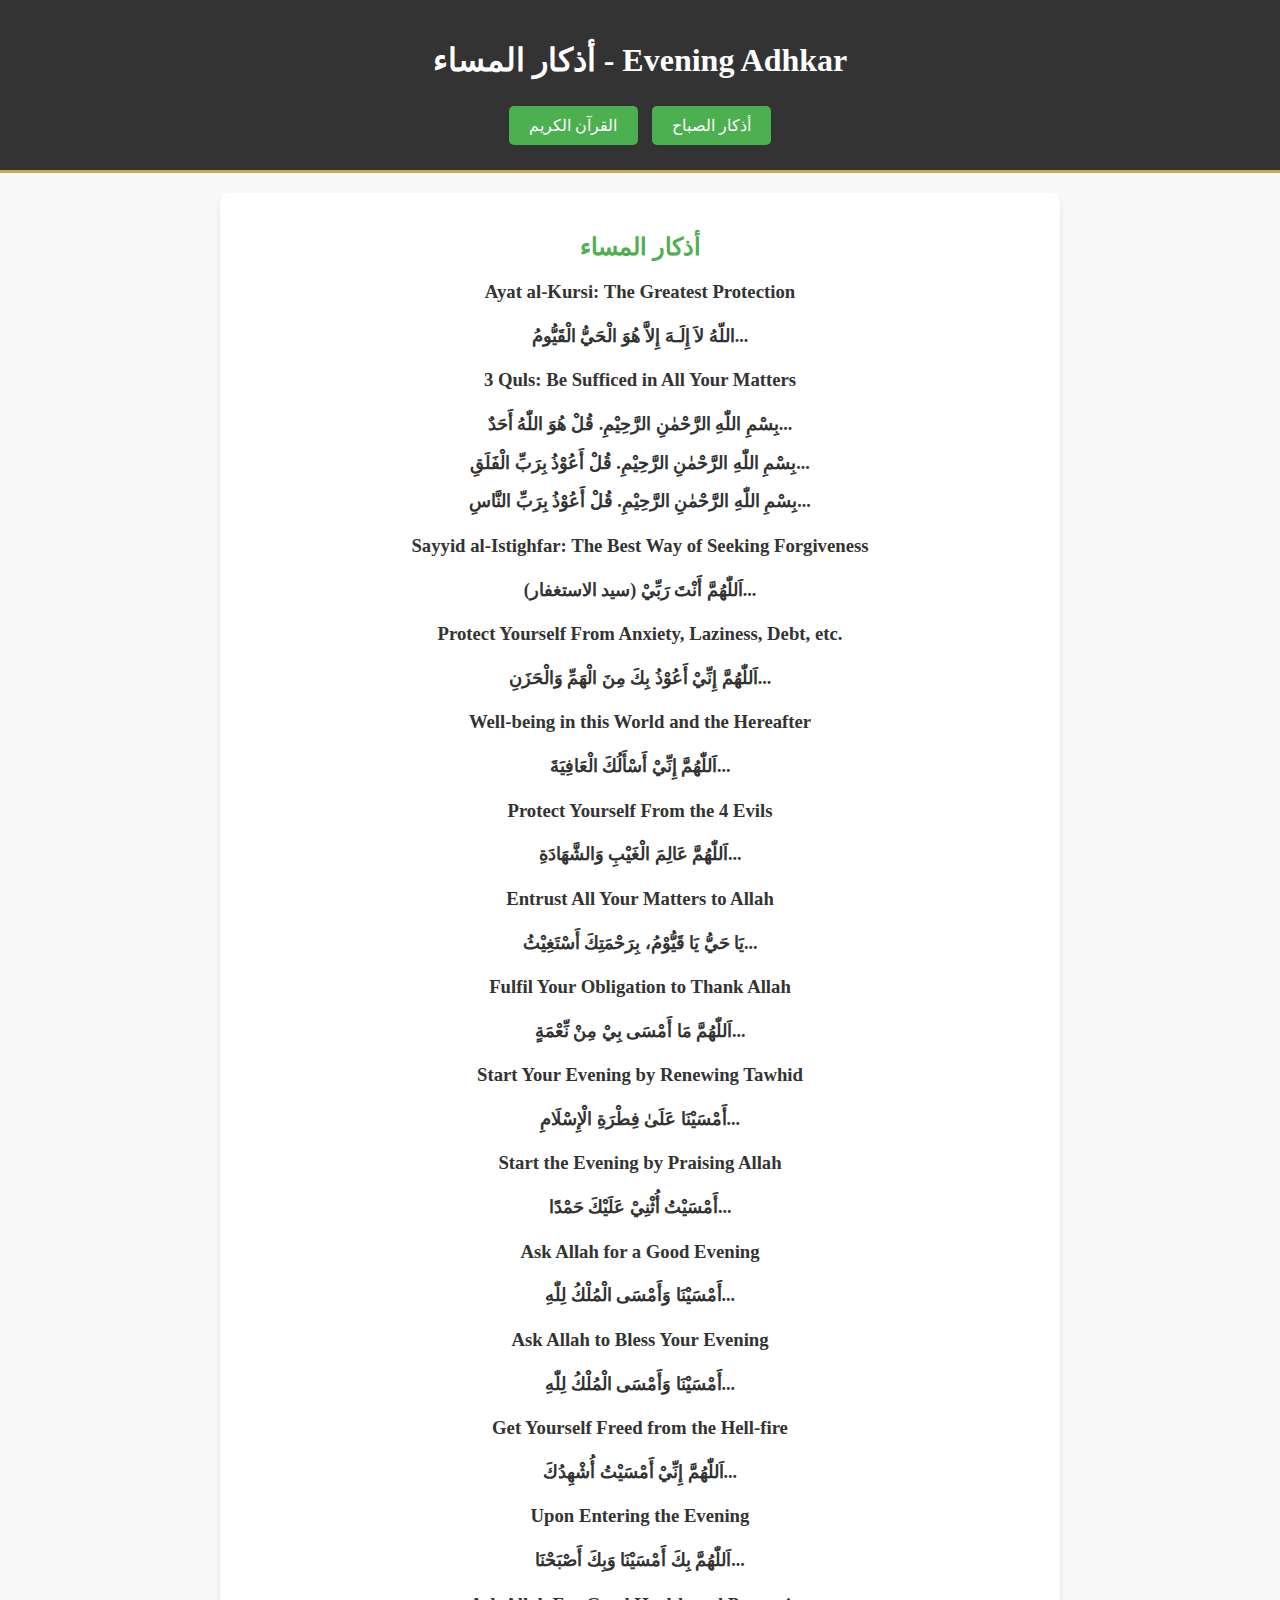
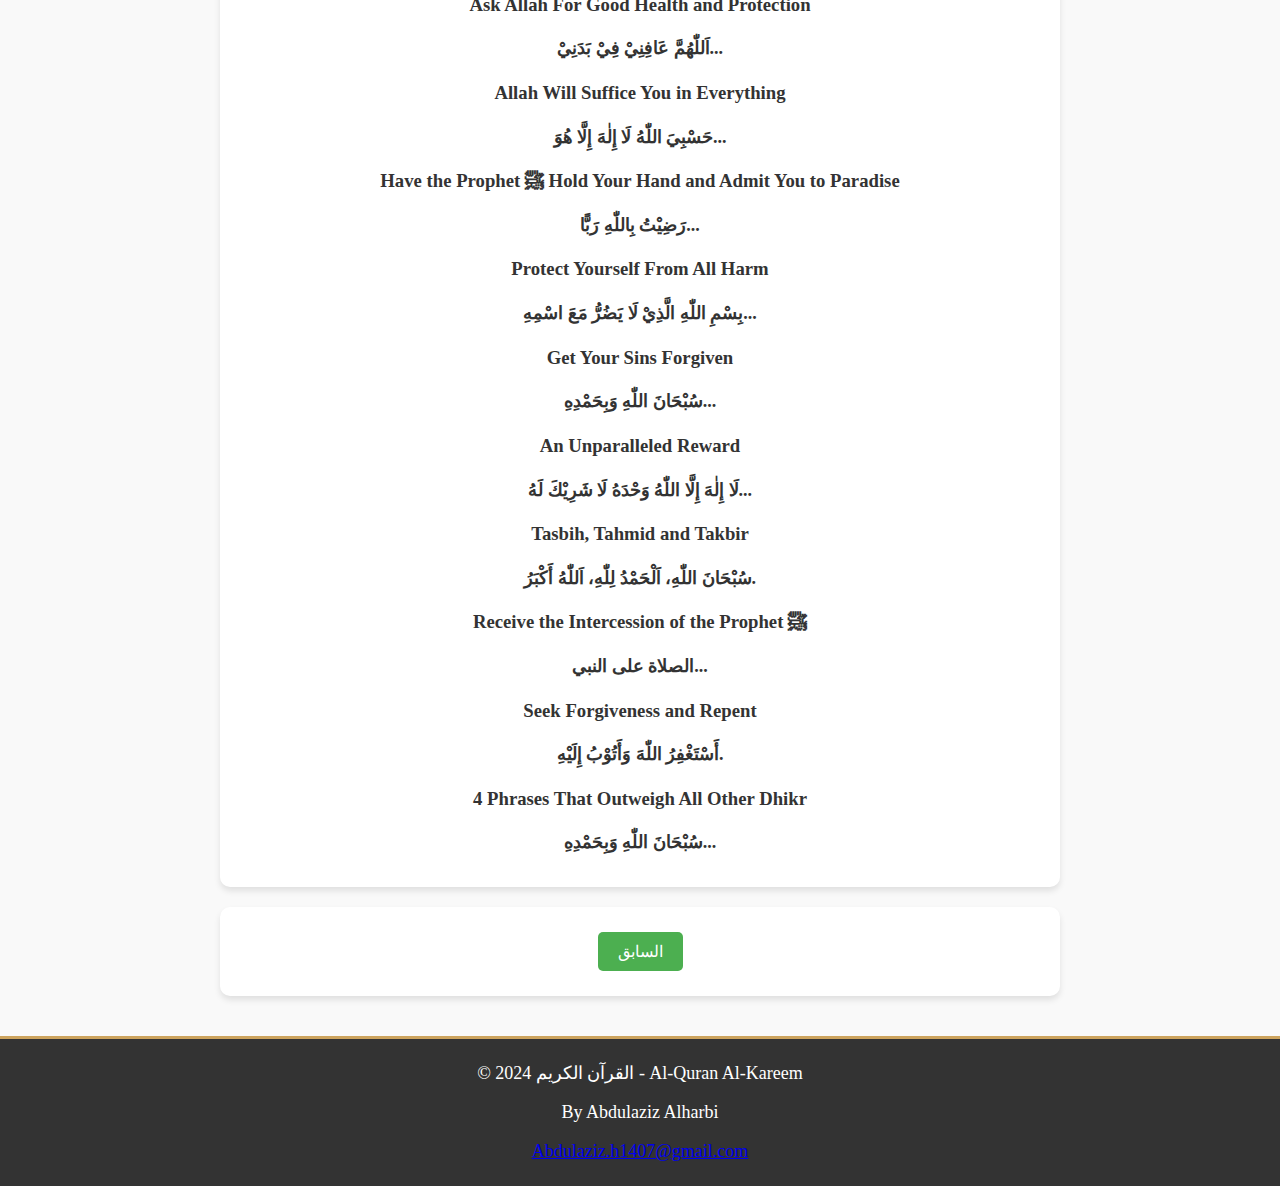
==== athkar-evening.html @ f4155171 "Added Morning and Evening Adhkar pages with navigation and styling" ====
<!DOCTYPE html>
<html lang="ar">

<head>
    <meta charset="UTF-8">
    <meta name="viewport" content="width=device-width, initial-scale=1.0">
    <meta name="description" content="أذكار المساء - Evening Adhkar">
    <meta name="keywords" content="أذكار, المساء, دعاء, Evening Adhkar, Athkar">
    <meta name="author" content="Abdulaziz Alharbi">
    <title>أذكار المساء - Evening Adhkar</title>
    <link rel="stylesheet" href="styles.css">
</head>

<body>
    <header>
        <h1>أذكار المساء - Evening Adhkar</h1>
        <nav>
            <a href="index.html"><button>القرآن الكريم</button></a>
            <a href="athkar-morning.html"><button>أذكار الصباح</button></a>
        </nav>
    </header>
    <main>
        <section>
            <h2>أذكار المساء</h2>
            <div class="adhkar">
                <h3>Ayat al-Kursi: The Greatest Protection</h3>
                <p><strong>اللّهُ لاَ إِلَـهَ إِلاَّ هُوَ الْحَيُّ الْقَيُّومُ...</strong></p>

                <h3>3 Quls: Be Sufficed in All Your Matters</h3>
                <p><strong>بِسْمِ اللّٰهِ الرَّحْمٰنِ الرَّحِيْمِ. قُلْ هُوَ اللّٰهُ أَحَدٌ...</strong></p>
                <p><strong>بِسْمِ اللّٰهِ الرَّحْمٰنِ الرَّحِيْمِ. قُلْ أَعُوْذُ بِرَبِّ الْفَلَقِ...</strong></p>
                <p><strong>بِسْمِ اللّٰهِ الرَّحْمٰنِ الرَّحِيْمِ. قُلْ أَعُوْذُ بِرَبِّ النَّاسِ...</strong></p>

                <h3>Sayyid al-Istighfar: The Best Way of Seeking Forgiveness</h3>
                <p><strong>(سيد الاستغفار) اَللّٰهُمَّ أَنْتَ رَبِّيْ...</strong></p>

                <h3>Protect Yourself From Anxiety, Laziness, Debt, etc.</h3>
                <p><strong>اَللّٰهُمَّ إِنِّيْ أَعُوْذُ بِكَ مِنَ الْهَمِّ وَالْحَزَنِ...</strong></p>

                <h3>Well-being in this World and the Hereafter</h3>
                <p><strong>اَللّٰهُمَّ إِنِّيْ أَسْأَلُكَ الْعَافِيَةَ...</strong></p>

                <h3>Protect Yourself From the 4 Evils</h3>
                <p><strong>اَللّٰهُمَّ عَالِمَ الْغَيْبِ وَالشَّهَادَةِ...</strong></p>

                <h3>Entrust All Your Matters to Allah</h3>
                <p><strong>يَا حَيُّ يَا قَيُّوْمُ، بِرَحْمَتِكَ أَسْتَغِيْثُ...</strong></p>

                <h3>Fulfil Your Obligation to Thank Allah</h3>
                <p><strong>اَللّٰهُمَّ مَا أَمْسَى بِيْ مِنْ نِّعْمَةٍ...</strong></p>

                <h3>Start Your Evening by Renewing Tawhid</h3>
                <p><strong>أَمْسَيْنَا عَلَىٰ فِطْرَةِ الْإِسْلَامِ...</strong></p>

                <h3>Start the Evening by Praising Allah</h3>
                <p><strong>أَمْسَيْتُ أُثْنِيْ عَلَيْكَ حَمْدًا...</strong></p>

                <h3>Ask Allah for a Good Evening</h3>
                <p><strong>أَمْسَيْنَا وَأَمْسَى الْمُلْكُ لِلّٰهِ...</strong></p>

                <h3>Ask Allah to Bless Your Evening</h3>
                <p><strong>أَمْسَيْنَا وَأَمْسَى الْمُلْكُ لِلّٰهِ...</strong></p>

                <h3>Get Yourself Freed from the Hell-fire</h3>
                <p><strong>اَللّٰهُمَّ إِنِّيْ أَمْسَيْتُ أُشْهِدُكَ...</strong></p>

                <h3>Upon Entering the Evening</h3>
                <p><strong>اَللّٰهُمَّ بِكَ أَمْسَيْنَا وَبِكَ أَصْبَحْنَا...</strong></p>

                <h3>Ask Allah For Good Health and Protection</h3>
                <p><strong>اَللّٰهُمَّ عَافِنِيْ فِيْ بَدَنِيْ...</strong></p>

                <h3>Allah Will Suffice You in Everything</h3>
                <p><strong>حَسْبِيَ اللّٰهُ لَا إِلٰهَ إِلَّا هُوَ...</strong></p>

                <h3>Have the Prophet ﷺ Hold Your Hand and Admit You to Paradise</h3>
                <p><strong>رَضِيْتُ بِاللّٰهِ رَبًّا...</strong></p>

                <h3>Protect Yourself From All Harm</h3>
                <p><strong>بِسْمِ اللّٰهِ الَّذِيْ لَا يَضُرُّ مَعَ اسْمِهِ...</strong></p>

                <h3>Get Your Sins Forgiven</h3>
                <p><strong>سُبْحَانَ اللّٰهِ وَبِحَمْدِهِ...</strong></p>

                <h3>An Unparalleled Reward</h3>
                <p><strong>لَا إِلٰهَ إِلَّا اللّٰهُ وَحْدَهُ لَا شَرِيْكَ لَهُ...</strong></p>

                <h3>Tasbih, Tahmid and Takbir</h3>
                <p><strong>سُبْحَانَ اللّٰهِ، اَلْحَمْدُ لِلّٰهِ، اَللّٰهُ أَكْبَرُ.</strong></p>

                <h3>Receive the Intercession of the Prophet ﷺ</h3>
                <p><strong>الصلاة على النبي...</strong></p>

                <h3>Seek Forgiveness and Repent</h3>
                <p><strong>أَسْتَغْفِرُ اللّٰهَ وَأَتُوْبُ إِلَيْهِ.</strong></p>

                <h3>4 Phrases That Outweigh All Other Dhikr</h3>
                <p><strong>سُبْحَانَ اللّٰهِ وَبِحَمْدِهِ...</strong></p>
            </div>
        </section>
        <section>
            <a href="athkar-morning.html"><button>السابق</button></a>
        </section>
    </main>
    <footer>
        <p>&copy; 2024 القرآن الكريم - Al-Quran Al-Kareem</p>
        <p>By Abdulaziz Alharbi</p>
        <p><a href="mailto:abdulaziz.h1407@gmail.com">Abdulaziz.h1407@gmail.com</a></p>
    </footer>
</body>

</html>
---- styles.css ----
/* General Styles */
body {
    font-family: 'Amiri', serif;
    background-color: #f9f9f9;
    /* Light gray background */
    color: #333;
    margin: 0;
    padding: 0;
    text-align: center;
}

/* Header */
header {
    background-color: #333;
    /* Dark background for the header */
    color: #fff;
    /* White text */
    padding: 20px 0;
    border-bottom: 3px solid #cda45e;
    /* Add a subtle bottom border */
    font-family: 'Amiri', serif;
}

/* Sections and Content Boxes */
section {
    background-color: #fff;
    /* White background */
    margin: 20px auto;
    padding: 20px;
    border-radius: 10px;
    /* Rounded corners */
    box-shadow: 0 4px 6px rgba(0, 0, 0, 0.1);
    /* Soft shadow */
    max-width: 800px;
    /* Limit the width */
}

h2 {
    color: #4CAF50;
    /* Green color for headers */
    margin-bottom: 20px;
}

p,
.adhkar p {
    font-size: 18px;
    line-height: 1.6;
    margin: 10px 0;
}

/* Buttons */
button {
    background-color: #4CAF50;
    /* Green background */
    color: white;
    padding: 10px 20px;
    font-size: 16px;
    margin: 5px;
    border: none;
    border-radius: 5px;
    cursor: pointer;
    transition: background-color 0.3s ease;
}

button:hover {
    background-color: #45a049;
    /* Darker green on hover */
}

/* Footer */
footer {
    background-color: #333;
    color: white;
    padding: 10px 0;
    border-top: 3px solid #cda45e;
    /* Similar border as header */
    text-align: center;
    font-size: 14px;
    margin-top: 40px;
}

/* Responsive Design */
@media (max-width: 600px) {
    section {
        padding: 15px;
        margin: 10px;
    }

    button {
        width: 100%;
        /* Full width on small screens */
        margin: 10px 0;
    }
}
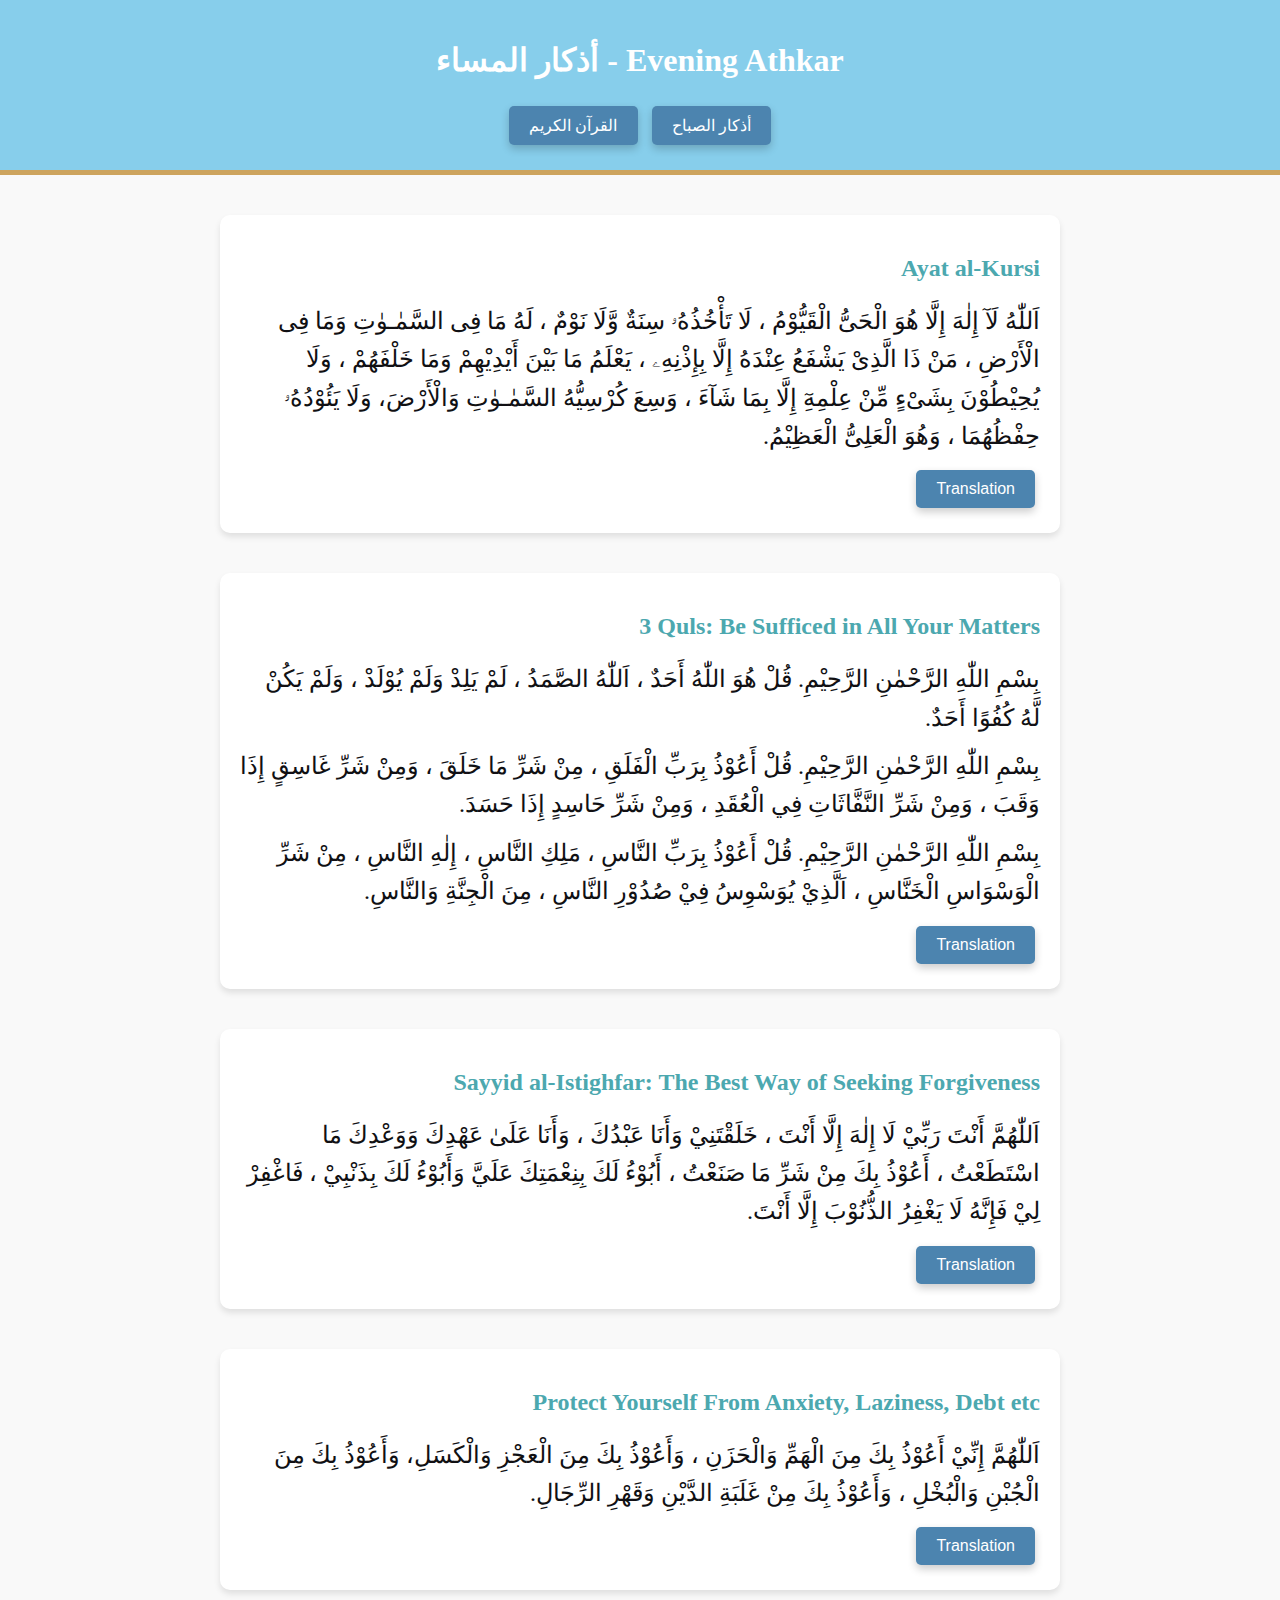
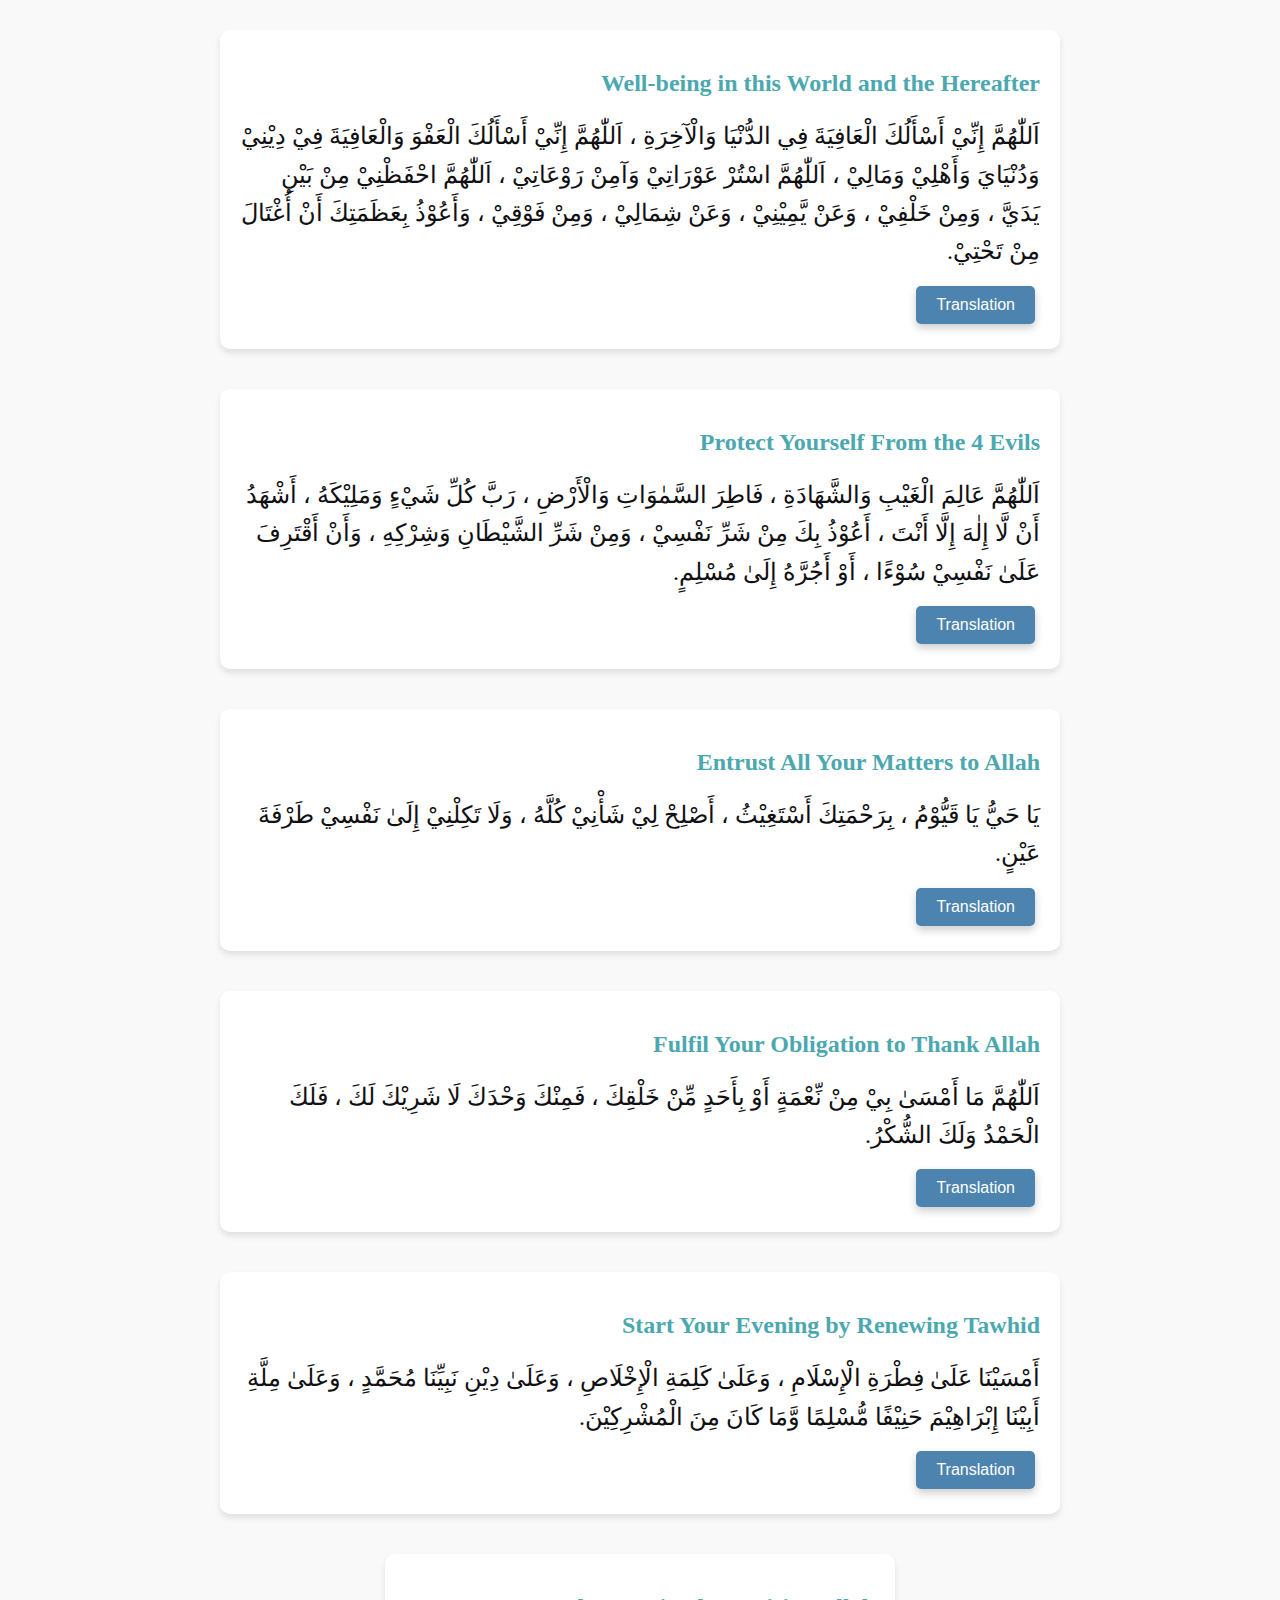
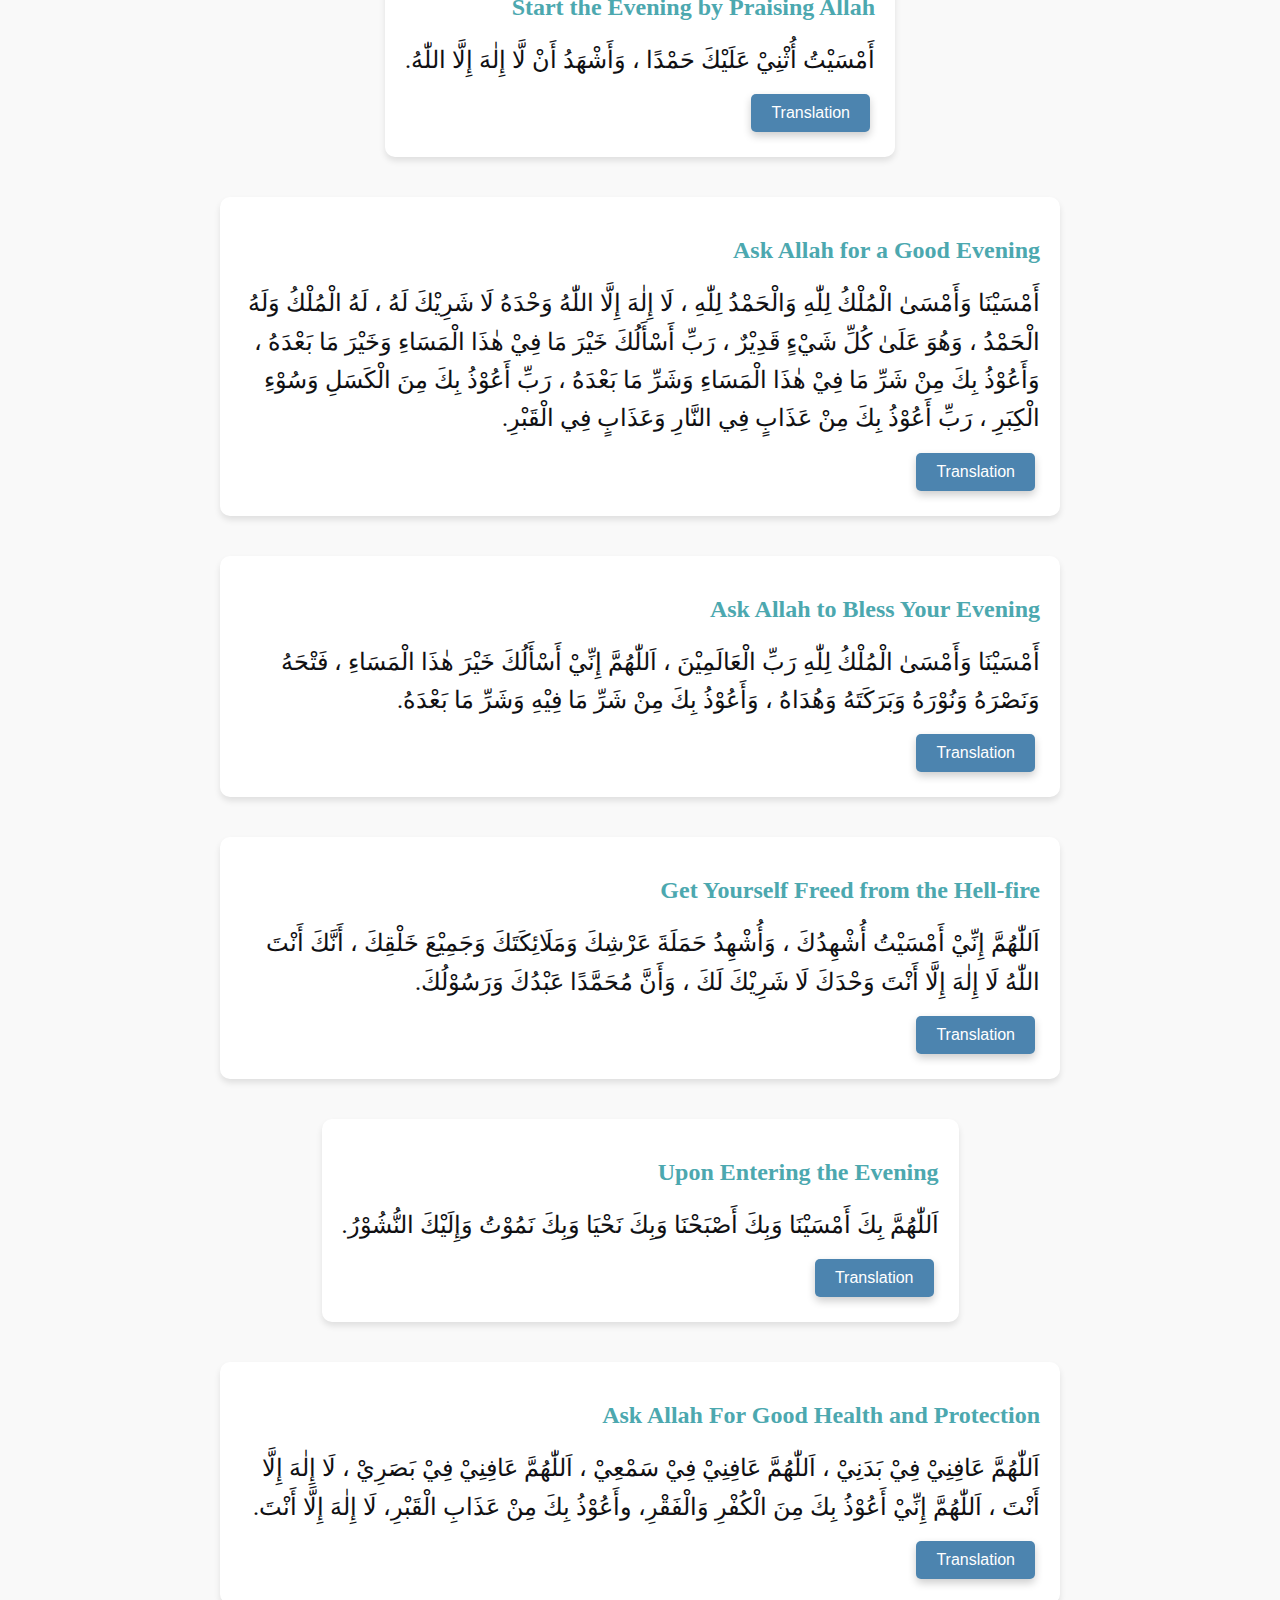
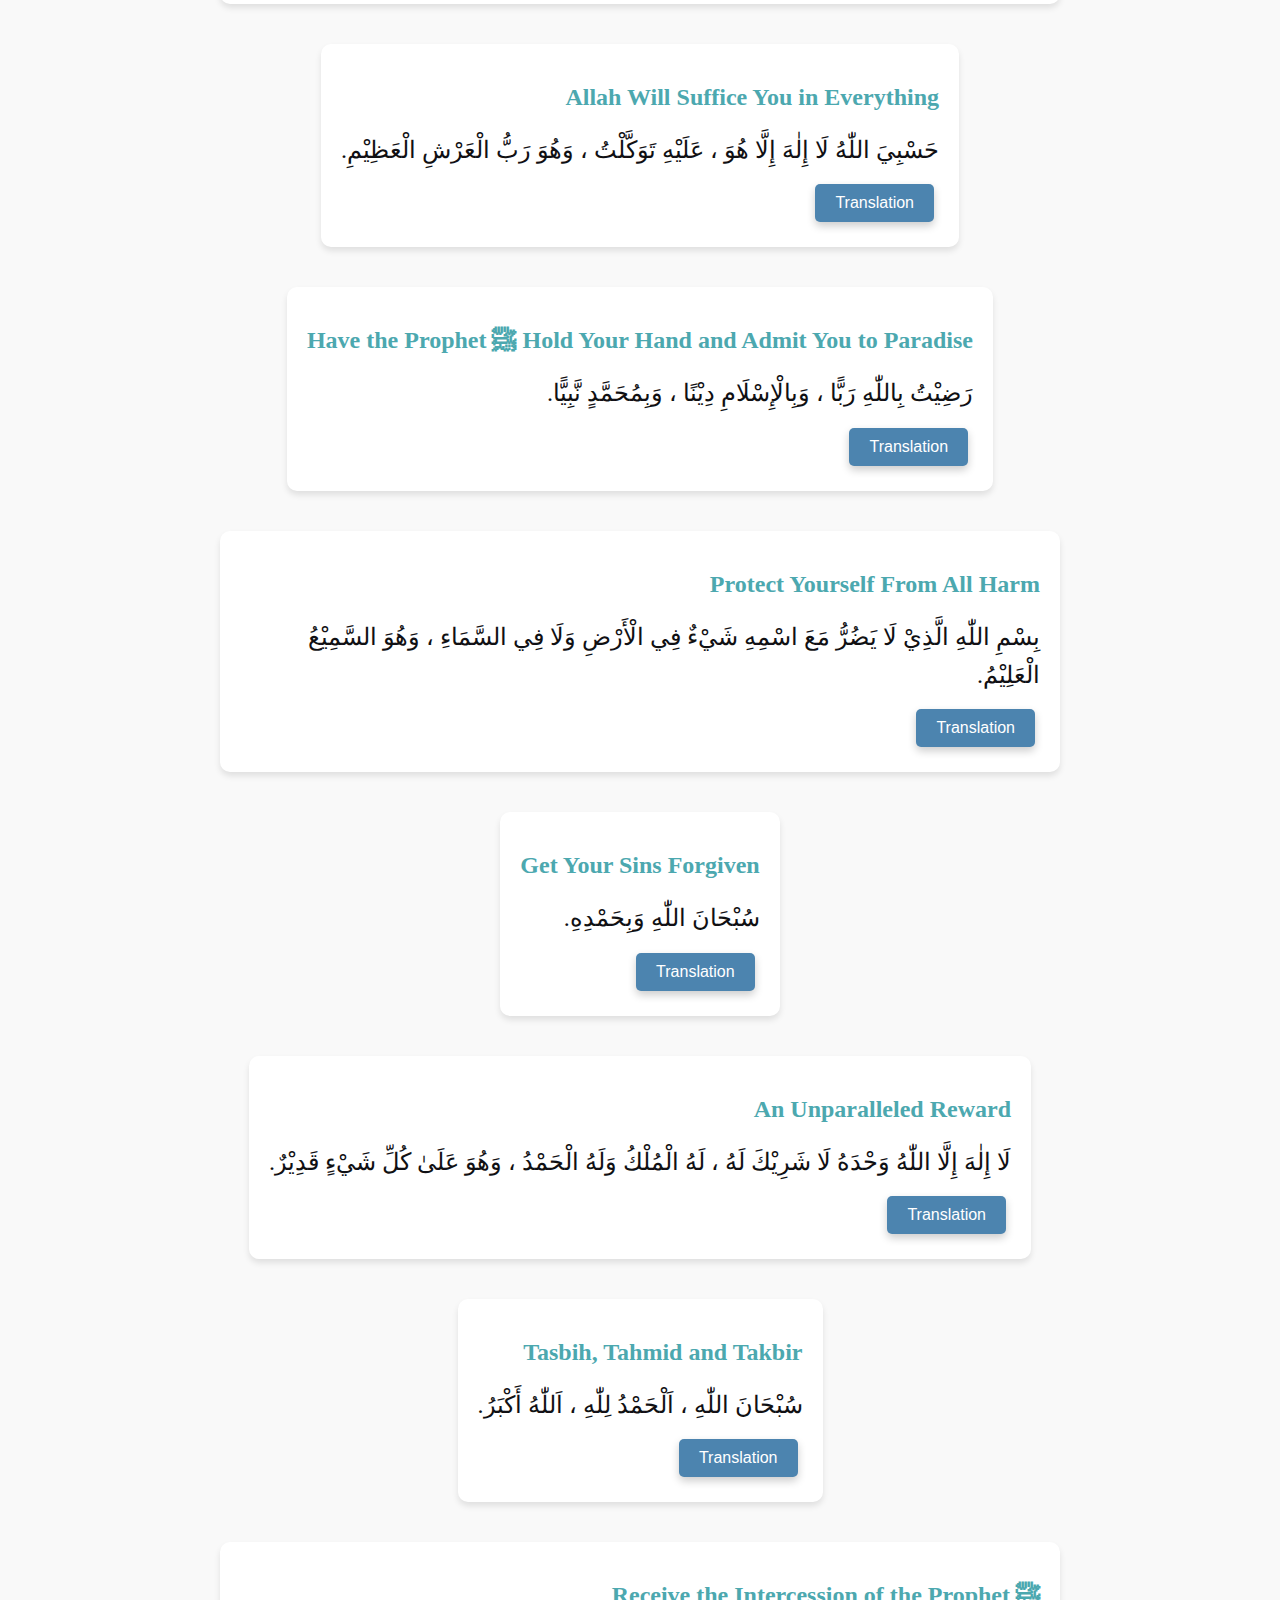
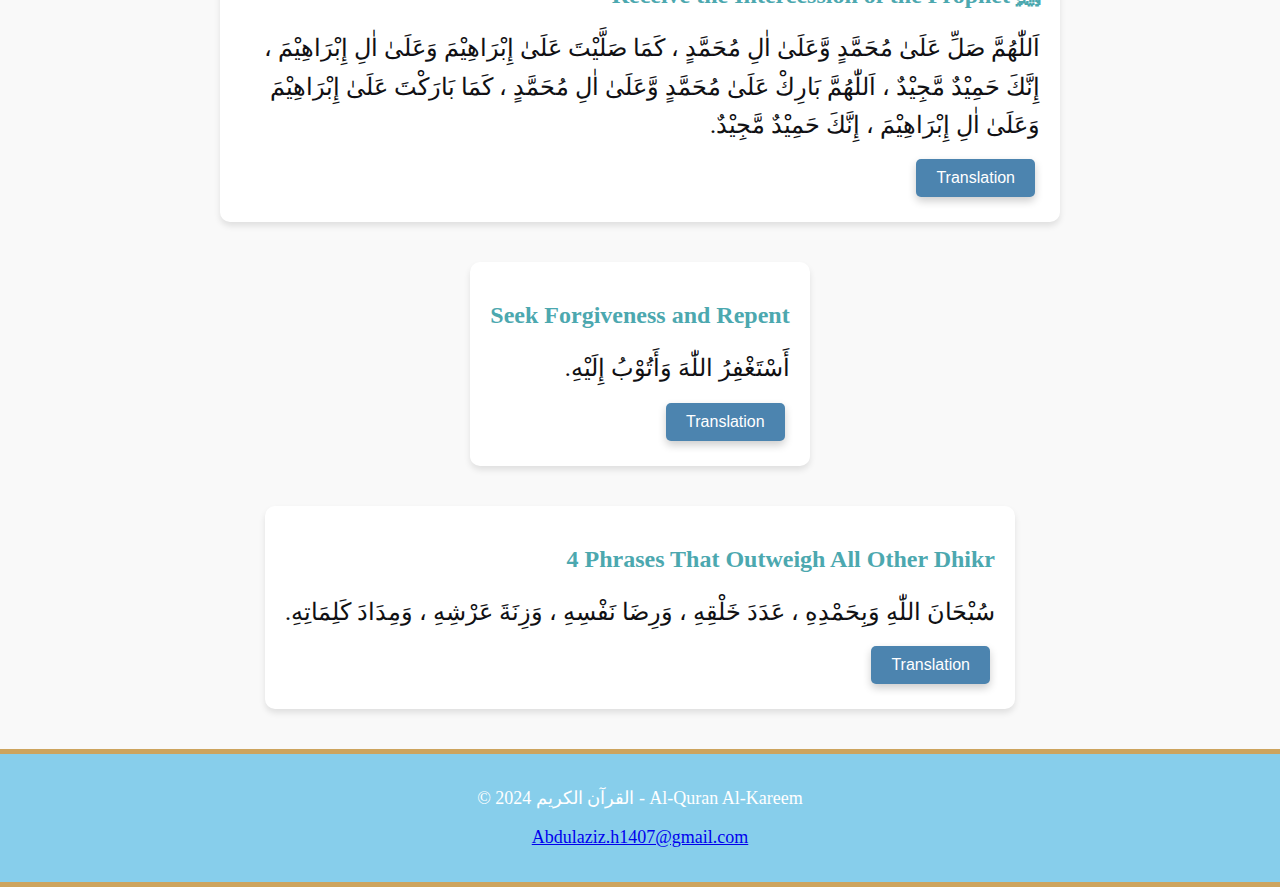
==== commit 06276a2b: "Updated header/footer color to light sky and added full 3 Quls text to morning and evening Adhkar" ====
--- a/athkar-evening.html
+++ b/athkar-evening.html
@@ -4,109 +4,438 @@
 <head>
     <meta charset="UTF-8">
     <meta name="viewport" content="width=device-width, initial-scale=1.0">
-    <meta name="description" content="أذكار المساء - Evening Adhkar">
-    <meta name="keywords" content="أذكار, المساء, دعاء, Evening Adhkar, Athkar">
+    <meta name="description" content="أذكار المساء - Evening Athkar">
+    <meta name="keywords" content="أذكار, المساء, دعاء, Evening Athkar, Athkar">
     <meta name="author" content="Abdulaziz Alharbi">
-    <title>أذكار المساء - Evening Adhkar</title>
+    <title>أذكار المساء - Evening Athkar</title>
     <link rel="stylesheet" href="styles.css">
+    <style>
+        /* General Styles */
+        body {
+            font-family: 'Amiri', serif;
+            background-color: #f9f9f9;
+            color: #333;
+            margin: 0;
+            padding: 0;
+            text-align: center;
+        }
+
+        /* Header and Footer Styling */
+        header,
+        footer {
+            background-color: #87CEEB;
+            /* Light Sky Blue */
+            color: #fff;
+            padding: 20px 0;
+            border-bottom: 5px solid #cda45e;
+            font-family: 'Amiri', serif;
+        }
+
+        footer {
+            border-top: 5px solid #cda45e;
+        }
+
+        /* Sections and Content Boxes */
+        section {
+            background-color: #fff;
+            margin: 20px auto;
+            padding: 20px;
+            border-radius: 10px;
+            box-shadow: 0 4px 6px rgba(0, 0, 0, 0.1);
+            max-width: 800px;
+            text-align: right;
+            /* Align text to the right for Arabic */
+        }
+
+        h2 {
+            color: #4ca8af;
+            margin-bottom: 20px;
+        }
+
+        p {
+            font-size: 18px;
+            line-height: 1.6;
+            margin: 10px 0;
+        }
+
+        /* Arabic Text Styling */
+        .arabic-text {
+            color: rgb(16, 16, 19);
+            font-family: 'Amiri', serif;
+            font-size: 1.5em;
+            direction: rtl;
+            text-align: right;
+        }
+
+        /* English Text Styling */
+        .english-text {
+            display: none;
+            /* Hidden by default */
+            color: rgb(173, 198, 230);
+            font-family: Arial, sans-serif;
+            font-size: 1.2em;
+            direction: ltr;
+            text-align: left;
+            margin-top: 10px;
+        }
+
+        /* Button Styling */
+        button {
+            background-color: #4c84af;
+            /* Green background */
+            color: white;
+            /* White text */
+            padding: 10px 20px;
+            margin: 5px;
+            border: none;
+            cursor: pointer;
+            font-size: 1em;
+            border-radius: 5px;
+            transition: background-color 0.3s ease;
+        }
+
+        button:hover {
+            background-color: #457ba0;
+            /* Darker green on hover */
+        }
+    </style>
+    <script>
+        function toggleTranslation(id) {
+            var element = document.getElementById(id);
+            if (element.style.display === "none") {
+                element.style.display = "block";
+            } else {
+                element.style.display = "none";
+            }
+        }
+    </script>
 </head>
 
 <body>
     <header>
-        <h1>أذكار المساء - Evening Adhkar</h1>
+        <h1>أذكار المساء - Evening Athkar</h1>
         <nav>
             <a href="index.html"><button>القرآن الكريم</button></a>
             <a href="athkar-morning.html"><button>أذكار الصباح</button></a>
         </nav>
     </header>
     <main>
-        <section>
-            <h2>أذكار المساء</h2>
-            <div class="adhkar">
-                <h3>Ayat al-Kursi: The Greatest Protection</h3>
-                <p><strong>اللّهُ لاَ إِلَـهَ إِلاَّ هُوَ الْحَيُّ الْقَيُّومُ...</strong></p>
-
-                <h3>3 Quls: Be Sufficed in All Your Matters</h3>
-                <p><strong>بِسْمِ اللّٰهِ الرَّحْمٰنِ الرَّحِيْمِ. قُلْ هُوَ اللّٰهُ أَحَدٌ...</strong></p>
-                <p><strong>بِسْمِ اللّٰهِ الرَّحْمٰنِ الرَّحِيْمِ. قُلْ أَعُوْذُ بِرَبِّ الْفَلَقِ...</strong></p>
-                <p><strong>بِسْمِ اللّٰهِ الرَّحْمٰنِ الرَّحِيْمِ. قُلْ أَعُوْذُ بِرَبِّ النَّاسِ...</strong></p>
-
-                <h3>Sayyid al-Istighfar: The Best Way of Seeking Forgiveness</h3>
-                <p><strong>(سيد الاستغفار) اَللّٰهُمَّ أَنْتَ رَبِّيْ...</strong></p>
-
-                <h3>Protect Yourself From Anxiety, Laziness, Debt, etc.</h3>
-                <p><strong>اَللّٰهُمَّ إِنِّيْ أَعُوْذُ بِكَ مِنَ الْهَمِّ وَالْحَزَنِ...</strong></p>
-
-                <h3>Well-being in this World and the Hereafter</h3>
-                <p><strong>اَللّٰهُمَّ إِنِّيْ أَسْأَلُكَ الْعَافِيَةَ...</strong></p>
-
-                <h3>Protect Yourself From the 4 Evils</h3>
-                <p><strong>اَللّٰهُمَّ عَالِمَ الْغَيْبِ وَالشَّهَادَةِ...</strong></p>
-
-                <h3>Entrust All Your Matters to Allah</h3>
-                <p><strong>يَا حَيُّ يَا قَيُّوْمُ، بِرَحْمَتِكَ أَسْتَغِيْثُ...</strong></p>
-
-                <h3>Fulfil Your Obligation to Thank Allah</h3>
-                <p><strong>اَللّٰهُمَّ مَا أَمْسَى بِيْ مِنْ نِّعْمَةٍ...</strong></p>
-
-                <h3>Start Your Evening by Renewing Tawhid</h3>
-                <p><strong>أَمْسَيْنَا عَلَىٰ فِطْرَةِ الْإِسْلَامِ...</strong></p>
-
-                <h3>Start the Evening by Praising Allah</h3>
-                <p><strong>أَمْسَيْتُ أُثْنِيْ عَلَيْكَ حَمْدًا...</strong></p>
-
-                <h3>Ask Allah for a Good Evening</h3>
-                <p><strong>أَمْسَيْنَا وَأَمْسَى الْمُلْكُ لِلّٰهِ...</strong></p>
-
-                <h3>Ask Allah to Bless Your Evening</h3>
-                <p><strong>أَمْسَيْنَا وَأَمْسَى الْمُلْكُ لِلّٰهِ...</strong></p>
-
-                <h3>Get Yourself Freed from the Hell-fire</h3>
-                <p><strong>اَللّٰهُمَّ إِنِّيْ أَمْسَيْتُ أُشْهِدُكَ...</strong></p>
-
-                <h3>Upon Entering the Evening</h3>
-                <p><strong>اَللّٰهُمَّ بِكَ أَمْسَيْنَا وَبِكَ أَصْبَحْنَا...</strong></p>
-
-                <h3>Ask Allah For Good Health and Protection</h3>
-                <p><strong>اَللّٰهُمَّ عَافِنِيْ فِيْ بَدَنِيْ...</strong></p>
-
-                <h3>Allah Will Suffice You in Everything</h3>
-                <p><strong>حَسْبِيَ اللّٰهُ لَا إِلٰهَ إِلَّا هُوَ...</strong></p>
-
-                <h3>Have the Prophet ﷺ Hold Your Hand and Admit You to Paradise</h3>
-                <p><strong>رَضِيْتُ بِاللّٰهِ رَبًّا...</strong></p>
-
-                <h3>Protect Yourself From All Harm</h3>
-                <p><strong>بِسْمِ اللّٰهِ الَّذِيْ لَا يَضُرُّ مَعَ اسْمِهِ...</strong></p>
-
-                <h3>Get Your Sins Forgiven</h3>
-                <p><strong>سُبْحَانَ اللّٰهِ وَبِحَمْدِهِ...</strong></p>
-
-                <h3>An Unparalleled Reward</h3>
-                <p><strong>لَا إِلٰهَ إِلَّا اللّٰهُ وَحْدَهُ لَا شَرِيْكَ لَهُ...</strong></p>
-
-                <h3>Tasbih, Tahmid and Takbir</h3>
-                <p><strong>سُبْحَانَ اللّٰهِ، اَلْحَمْدُ لِلّٰهِ، اَللّٰهُ أَكْبَرُ.</strong></p>
-
-                <h3>Receive the Intercession of the Prophet ﷺ</h3>
-                <p><strong>الصلاة على النبي...</strong></p>
-
-                <h3>Seek Forgiveness and Repent</h3>
-                <p><strong>أَسْتَغْفِرُ اللّٰهَ وَأَتُوْبُ إِلَيْهِ.</strong></p>
-
-                <h3>4 Phrases That Outweigh All Other Dhikr</h3>
-                <p><strong>سُبْحَانَ اللّٰهِ وَبِحَمْدِهِ...</strong></p>
-            </div>
-        </section>
-        <section>
-            <a href="athkar-morning.html"><button>السابق</button></a>
+        <!-- Ayat al-Kursi -->
+        <section>
+            <h2>Ayat al-Kursi</h2>
+            <p class="arabic-text">اَللّٰهُ لَآ إِلٰهَ إِلَّا هُوَ الْحَىُّ الْقَيُّوْمُ ، لَا تَأْخُذُهُۥ سِنَةٌ وَّلَا
+                نَوْمٌ ، لَهُ مَا فِى السَّمٰـوٰتِ وَمَا فِى الْأَرْضِ ، مَنْ ذَا الَّذِىْ يَشْفَعُ عِنْدَهُ إِلَّا
+                بِإِذْنِهِۦ ، يَعْلَمُ مَا بَيْنَ أَيْدِيْهِمْ وَمَا خَلْفَهُمْ ، وَلَا يُحِيْطُوْنَ بِشَىْءٍ مِّنْ
+                عِلْمِهِٓ إِلَّا بِمَا شَآءَ ، وَسِعَ كُرْسِيُّهُ السَّمٰـوٰتِ وَالْأَرْضَ، وَلَا يَئُوْدُهُۥ
+                حِفْظُهُمَا ، وَهُوَ الْعَلِىُّ الْعَظِيْمُ.</p>
+            <button onclick="toggleTranslation('translation1')">Translation</button>
+            <p id="translation1" class="english-text">I seek the protection of Allah from the accursed Shayṭān. Allah,
+                there is no god worthy of worship but He, the Ever Living, The Sustainer of all. Neither drowsiness
+                overtakes Him nor sleep. To Him Alone belongs whatever is in the heavens and whatever is on the earth.
+                Who is it that can intercede with Him except with His permission? He knows what is before them and what
+                will be after them, and they encompass not a thing of His knowledge except for what He wills. His Kursī
+                extends over the heavens and the earth, and their preservation does not tire Him. And He is the Most
+                High, the Magnificent.</p>
+        </section>
+
+        <!-- 3 Quls -->
+        <section>
+            <h2>3 Quls: Be Sufficed in All Your Matters</h2>
+            <p class="arabic-text">بِسْمِ اللّٰهِ الرَّحْمٰنِ الرَّحِيْمِ. قُلْ هُوَ اللّٰهُ أَحَدٌ ، اَللّٰهُ الصَّمَدُ
+                ، لَمْ يَلِدْ وَلَمْ يُوْلَدْ ، وَلَمْ يَكُنْ لَّهُ كُفُوًا أَحَدٌ.</p>
+            <p class="arabic-text">بِسْمِ اللّٰهِ الرَّحْمٰنِ الرَّحِيْمِ. قُلْ أَعُوْذُ بِرَبِّ الْفَلَقِ ، مِنْ شَرِّ
+                مَا خَلَقَ ، وَمِنْ شَرِّ غَاسِقٍ إِذَا وَقَبَ ، وَمِنْ شَرِّ النَّفَّاثَاتِ فِي الْعُقَدِ ، وَمِنْ
+                شَرِّ حَاسِدٍ إِذَا حَسَدَ.</p>
+            <p class="arabic-text">بِسْمِ اللّٰهِ الرَّحْمٰنِ الرَّحِيْمِ. قُلْ أَعُوْذُ بِرَبِّ النَّاسِ ، مَلِكِ
+                النَّاسِ ، إِلٰهِ النَّاسِ ، مِنْ شَرِّ الْوَسْوَاسِ الْخَنَّاسِ ، اَلَّذِيْ يُوَسْوِسُ فِيْ صُدُوْرِ
+                النَّاسِ ، مِنَ الْجِنَّةِ وَالنَّاسِ.</p>
+            <button onclick="toggleTranslation('translation2')">Translation</button>
+            <p id="translation2" class="english-text">In the name of Allah, the All-Merciful, the Very Merciful. Say, He
+                is Allah, the One, the Self-Sufficient Master, Who has not given birth and was not born, and to Whom no
+                one is equal. In the name of Allah, the All-Merciful, the Very Merciful. Say, I seek protection of the
+                Lord of the daybreak, from the evil of what He has created, and from the evil of the darkening night
+                when it settles, and from the evil of the blowers in knots, and from the evil of the envier when he
+                envies. In the name of Allah, the All-Merciful, the Very Merciful. Say, I seek protection of the Lord of
+                mankind, the King of mankind, the God of mankind, from the evil of the whisperer who withdraws, who
+                whispers in the hearts of mankind, whether they be Jinn or people.</p>
+        </section>
+
+        <!-- Sayyid al-Istighfar -->
+        <section>
+            <h2>Sayyid al-Istighfar: The Best Way of Seeking Forgiveness</h2>
+            <p class="arabic-text">اَللّٰهُمَّ أَنْتَ رَبِّيْ لَا إِلٰهَ إِلَّا أَنْتَ ، خَلَقْتَنِيْ وَأَنَا عَبْدُكَ ،
+                وَأَنَا عَلَىٰ عَهْدِكَ وَوَعْدِكَ مَا اسْتَطَعْتُ ، أَعُوْذُ بِكَ مِنْ شَرِّ مَا صَنَعْتُ ، أَبُوْءُ
+                لَكَ بِنِعْمَتِكَ عَلَيَّ وَأَبُوْءُ لَكَ بِذَنْبِيْ ، فَاغْفِرْ لِيْ فَإِنَّهُ لَا يَغْفِرُ الذُّنُوْبَ
+                إِلَّا أَنْتَ.</p>
+            <button onclick="toggleTranslation('translation3')">Translation</button>
+            <p id="translation3" class="english-text">O Allah, You are my Lord. There is no god worthy of worship except
+                You. You have created me, and I am Your slave, and I am under Your covenant and pledge (to fulfil it) to
+                the best of my ability. I seek Your protection from the evil that I have done. I acknowledge the favours
+                that You have bestowed upon me, and I admit my sins. Forgive me, for none forgives sins but You.</p>
+        </section>
+
+        <!-- Protect Yourself From Anxiety, Laziness, Debt etc -->
+        <section>
+            <h2>Protect Yourself From Anxiety, Laziness, Debt etc</h2>
+            <p class="arabic-text">اَللّٰهُمَّ إِنِّيْ أَعُوْذُ بِكَ مِنَ الْهَمِّ وَالْحَزَنِ ، وَأَعُوْذُ بِكَ مِنَ
+                الْعَجْزِ وَالْكَسَلِ، وَأَعُوْذُ بِكَ مِنَ الْجُبْنِ وَالْبُخْلِ ، وَأَعُوْذُ بِكَ مِنْ غَلَبَةِ
+                الدَّيْنِ وَقَهْرِ الرِّجَالِ.</p>
+            <button onclick="toggleTranslation('translation4')">Translation</button>
+            <p id="translation4" class="english-text">O Allah, I seek Your protection from anxiety and grief. I seek
+                Your protection from inability and laziness. I seek Your protection from cowardice and miserliness, and
+                I seek Your protection from being overcome by debt and being overpowered by men.</p>
+        </section>
+
+        <!-- Well-being in this World and the Hereafter -->
+        <section>
+            <h2>Well-being in this World and the Hereafter</h2>
+            <p class="arabic-text">اَللّٰهُمَّ إِنِّيْ أَسْأَلُكَ الْعَافِيَةَ فِي الدُّنْيَا وَالْآخِرَةِ ، اَللّٰهُمَّ
+                إِنِّيْ أَسْأَلُكَ الْعَفْوَ وَالْعَافِيَةَ فِيْ دِيْنِيْ وَدُنْيَايَ وَأَهْلِيْ وَمَالِيْ ، اَللّٰهُمَّ
+                اسْتُرْ عَوْرَاتِيْ وَآمِنْ رَوْعَاتِيْ ، اَللّٰهُمَّ احْفَظْنِيْ مِنْ بَيْنِ يَدَيَّ ، وَمِنْ خَلْفِيْ
+                ، وَعَنْ يَّمِيْنِيْ ، وَعَنْ شِمَالِيْ ، وَمِنْ فَوْقِيْ ، وَأَعُوْذُ بِعَظَمَتِكَ أَنْ أُغْتَالَ مِنْ
+                تَحْتِيْ.</p>
+            <button onclick="toggleTranslation('translation5')">Translation</button>
+            <p id="translation5" class="english-text">O Allah, I ask You for well-being in this world and the next. O
+                Allah, I ask You for forgiveness and well-being in my religion, in my worldly affairs, in my family and
+                in my wealth. O Allah, conceal my faults and calm my fears. O Allah, guard me from in front of me and
+                behind me, from my right, and from my left, and from above me. I seek protection in Your Greatness from
+                being unexpectedly destroyed from beneath me.</p>
+        </section>
+
+        <!-- Protect Yourself From the 4 Evils -->
+        <section>
+            <h2>Protect Yourself From the 4 Evils</h2>
+            <p class="arabic-text">اَللّٰهُمَّ عَالِمَ الْغَيْبِ وَالشَّهَادَةِ ، فَاطِرَ السَّمٰوَاتِ وَالْأَرْضِ ،
+                رَبَّ كُلِّ شَيْءٍ وَمَلِيْكَهُ ، أَشْهَدُ أَنْ لَّا إِلٰهَ إِلَّا أَنْتَ ، أَعُوْذُ بِكَ مِنْ شَرِّ
+                نَفْسِيْ ، وَمِنْ شَرِّ الشَّيْطَانِ وَشِرْكِهِ ، وَأَنْ أَقْتَرِفَ عَلَىٰ نَفْسِيْ سُوْءًا ، أَوْ
+                أَجُرَّهُ إِلَىٰ مُسْلِمٍ.</p>
+            <button onclick="toggleTranslation('translation6')">Translation</button>
+            <p id="translation6" class="english-text">O Allah, Knower of the unseen and the seen, Creator of the heavens
+                and the earth, the Lord and Sovereign of everything; I bear witness that there is no god worthy of
+                worship but You. I seek Your protection from the evil of my own self, from the evil of Shayṭān and from
+                the evil of polytheism to which he calls,and from inflicting evil on myself, or bringing it upon a
+                Muslim.</p>
+        </section>
+
+        <!-- Entrust All Your Matters to Allah -->
+        <section>
+            <h2>Entrust All Your Matters to Allah</h2>
+            <p class="arabic-text">يَا حَيُّ يَا قَيُّوْمُ ، بِرَحْمَتِكَ أَسْتَغِيْثُ ، أَصْلِحْ لِيْ شَأْنِيْ كُلَّهُ
+                ، وَلَا تَكِلْنِيْ إِلَىٰ نَفْسِيْ طَرْفَةَ عَيْنٍ.</p>
+            <button onclick="toggleTranslation('translation7')">Translation</button>
+            <p id="translation7" class="english-text">O The Ever Living, The Sustainer of all. ; I seek assistance
+                through Your mercy. Rectify all of my affairs and do not entrust me to myself for the blink of an eye.
+            </p>
+        </section>
+
+        <!-- Fulfil Your Obligation to Thank Allah -->
+        <section>
+            <h2>Fulfil Your Obligation to Thank Allah</h2>
+            <p class="arabic-text">اَللّٰهُمَّ مَا أَمْسَىٰ بِيْ مِنْ نِّعْمَةٍ أَوْ بِأَحَدٍ مِّنْ خَلْقِكَ ، فَمِنْكَ
+                وَحْدَكَ لَا شَرِيْكَ لَكَ ، فَلَكَ الْحَمْدُ وَلَكَ الشُّكْرُ.</p>
+            <button onclick="toggleTranslation('translation8')">Translation</button>
+            <p id="translation8" class="english-text">O Allah, all the favours that I or anyone from Your creation has
+                received in the evening, are from You Alone. You have no partner. To You Alone belong all praise and all
+                thanks.</p>
+        </section>
+
+        <!-- Start Your Day by Renewing Tawhid -->
+        <section>
+            <h2>Start Your Evening by Renewing Tawhid</h2>
+            <p class="arabic-text">أَمْسَيْنَا عَلَىٰ فِطْرَةِ الْإِسْلَامِ ، وَعَلَىٰ كَلِمَةِ الْإِخْلَاصِ ، وَعَلَىٰ
+                دِيْنِ نَبِيِّنَا مُحَمَّدٍ ، وَعَلَىٰ مِلَّةِ أَبِيْنَا إِبْرَاهِيْمَ حَنِيْفًا مُّسْلِمًا وَّمَا كَانَ
+                مِنَ الْمُشْرِكِيْنَ.</p>
+            <button onclick="toggleTranslation('translation9')">Translation</button>
+            <p id="translation9" class="english-text">We have entered the evening upon the natural religion of Islam,
+                the statement of pure faith (i.e. Shahādah), the religion of our Prophet Muhammad ﷺ and upon the way of
+                our father Ibrāhīm, who turned away from all that is false, having surrendered to Allah, and he was not
+                of the polytheists.</p>
+        </section>
+
+        <!-- Start the Evening by Praising Allah -->
+        <section>
+            <h2>Start the Evening by Praising Allah</h2>
+            <p class="arabic-text">أَمْسَيْتُ أُثْنِيْ عَلَيْكَ حَمْدًا ، وَأَشْهَدُ أَنْ لَّا إِلٰهَ إِلَّا اللّٰهُ.
+            </p>
+            <button onclick="toggleTranslation('translation10')">Translation</button>
+            <p id="translation10" class="english-text">I have entered the evening praising You, and I bear witness that
+                there is no god worthy of worship but Allah.</p>
+        </section>
+
+        <!-- Ask Allah for a Good Evening -->
+        <section>
+            <h2>Ask Allah for a Good Evening</h2>
+            <p class="arabic-text">أَمْسَيْنَا وَأَمْسَىٰ الْمُلْكُ لِلّٰهِ وَالْحَمْدُ لِلّٰهِ ، لَا إِلٰهَ إِلَّا
+                اللّٰهُ وَحْدَهُ لَا شَرِيْكَ لَهُ ، لَهُ الْمُلْكُ وَلَهُ الْحَمْدُ ، وَهُوَ عَلَىٰ كُلِّ شَيْءٍ
+                قَدِيْرٌ ، رَبِّ أَسْأَلُكَ خَيْرَ مَا فِيْ هٰذَا الْمَسَاءِ وَخَيْرَ مَا بَعْدَهُ ، وَأَعُوْذُ بِكَ
+                مِنْ شَرِّ مَا فِيْ هٰذَا الْمَسَاءِ وَشَرِّ مَا بَعْدَهُ ، رَبِّ أَعُوْذُ بِكَ مِنَ الْكَسَلِ وَسُوْءِ
+                الْكِبَرِ ، رَبِّ أَعُوْذُ بِكَ مِنْ عَذَابٍ فِي النَّارِ وَعَذَابٍ فِي الْقَبْرِ.</p>
+            <button onclick="toggleTranslation('translation11')">Translation</button>
+            <p id="translation11" class="english-text">We have entered the evening and at this very time the whole
+                kingdom belongs to Allah. All praise is due to Allah. There is no god worthy of worship except Allah,
+                the One; He has no partner with Him. The entire kingdom belongs solely to Him, to Him is all praise due,
+                and He is All-Powerful over everything. My Lord, I ask You for the good that is in this evening and the
+                good that follows it, and I seek Your protection from the evil that is in this evening and from the evil
+                that follows it. My Lord, I seek Your protection from laziness and the misery of old age. My Lord, I
+                seek Your protection from the torment of the Hell-fire and the punishment of the grave.</p>
+        </section>
+
+        <!-- Ask Allah to Bless Your Evening -->
+        <section>
+            <h2>Ask Allah to Bless Your Evening</h2>
+            <p class="arabic-text">أَمْسَيْنَا وَأَمْسَىٰ الْمُلْكُ لِلّٰهِ رَبِّ الْعَالَمِيْنَ ، اَللّٰهُمَّ إِنِّيْ
+                أَسْأَلُكَ خَيْرَ هٰذَا الْمَسَاءِ ، فَتْحَهُ وَنَصْرَهُ وَنُوْرَهُ وَبَرَكَتَهُ وَهُدَاهُ ، وَأَعُوْذُ
+                بِكَ مِنْ شَرِّ مَا فِيْهِ وَشَرِّ مَا بَعْدَهُ.</p>
+            <button onclick="toggleTranslation('translation12')">Translation</button>
+            <p id="translation12" class="english-text">We have entered the evening and at this very time the whole
+                kingdom belongs to Allah, Lord of the Worlds. O Allah, I ask You for the goodness of this evening: its
+                victory, its help, its light, and its blessings and guidance. I seek Your protection from the evil that
+                is in it and from the evil that follows it.</p>
+        </section>
+
+        <!-- Get Yourself Freed from the Hell-fire -->
+        <section>
+            <h2>Get Yourself Freed from the Hell-fire</h2>
+            <p class="arabic-text">اَللّٰهُمَّ إِنِّيْ أَمْسَيْتُ أُشْهِدُكَ ، وَأُشْهِدُ حَمَلَةَ عَرْشِكَ
+                وَمَلَائِكَتَكَ وَجَمِيْعَ خَلْقِكَ ، أَنَّكَ أَنْتَ اللّٰهُ لَا إِلٰهَ إِلَّا أَنْتَ وَحْدَكَ لَا
+                شَرِيْكَ لَكَ ، وَأَنَّ مُحَمَّدًا عَبْدُكَ وَرَسُوْلُكَ.</p>
+            <button onclick="toggleTranslation('translation13')">Translation</button>
+            <p id="translation13" class="english-text">O Allah, I have entered the evening, and I call upon You, the
+                bearers of Your Throne, Your angels and all creation, to bear witness that surely You are Allah. There
+                is no god worthy of worship except You Alone. You have no partners, and that Muḥammad ﷺ is Your slave
+                and Your Messenger.</p>
+        </section>
+
+        <!-- Upon Entering the Evening -->
+        <section>
+            <h2>Upon Entering the Evening</h2>
+            <p class="arabic-text">اَللّٰهُمَّ بِكَ أَمْسَيْنَا وَبِكَ أَصْبَحْنَا وَبِكَ نَحْيَا وَبِكَ نَمُوْتُ
+                وَإِلَيْكَ النُّشُوْرُ.</p>
+            <button onclick="toggleTranslation('translation14')">Translation</button>
+            <p id="translation14" class="english-text">O Allah, by You we have entered the evening and by You we enter
+                upon the morning. By You, we live and we die, and to You is the resurrection.</p>
+        </section>
+
+        <!-- Ask Allah For Good Health and Protection -->
+        <section>
+            <h2>Ask Allah For Good Health and Protection</h2>
+            <p class="arabic-text">اَللّٰهُمَّ عَافِنِيْ فِيْ بَدَنِيْ ، اَللّٰهُمَّ عَافِنِيْ فِيْ سَمْعِيْ ،
+                اَللّٰهُمَّ عَافِنِيْ فِيْ بَصَرِيْ ، لَا إِلٰهَ إِلَّا أَنْتَ ، اَللّٰهُمَّ إِنِّيْ أَعُوْذُ بِكَ مِنَ
+                الْكُفْرِ وَالْفَقْرِ، وأَعُوْذُ بِكَ مِنْ عَذَابِ الْقَبْرِ، لَا إِلٰهَ إِلَّا أَنْتَ.</p>
+            <button onclick="toggleTranslation('translation15')">Translation</button>
+            <p id="translation15" class="english-text">O Allah, grant me well-being in my body. O Allah, grant me
+                well-being in my hearing. O Allah, grant me well-being in my sight. There is no god worthy of worship
+                except You. O Allah, I seek Your protection from disbelief and poverty and I seek Your protection from
+                the punishment of the grave. There is no god worthy of worship except You.</p>
+        </section>
+
+        <!-- Allah Will Suffice You in Everything -->
+        <section>
+            <h2>Allah Will Suffice You in Everything</h2>
+            <p class="arabic-text">حَسْبِيَ اللّٰهُ لَا إِلٰهَ إِلَّا هُوَ ، عَلَيْهِ تَوَكَّلْتُ ، وَهُوَ رَبُّ
+                الْعَرْشِ الْعَظِيْمِ.</p>
+            <button onclick="toggleTranslation('translation16')">Translation</button>
+            <p id="translation16" class="english-text">Allah is sufficient for me. There is no god worthy of worship
+                except Him. I have placed my trust in Him only and He is the Lord of the Magnificent Throne.</p>
+        </section>
+
+        <!-- Have the Prophet ﷺ Hold Your Hand and Admit You to Paradise -->
+        <section>
+            <h2>Have the Prophet ﷺ Hold Your Hand and Admit You to Paradise</h2>
+            <p class="arabic-text">رَضِيْتُ بِاللّٰهِ رَبًّا ، وَبِالْإِسْلَامِ دِيْنًا ، وَبِمُحَمَّدٍ نَّبِيًّا.</p>
+            <button onclick="toggleTranslation('translation17')">Translation</button>
+            <p id="translation17" class="english-text">I am pleased with Allah as my Lord, with Islām as my religion and
+                with Muḥammad ﷺ as my Prophet.</p>
+        </section>
+
+        <!-- Protect Yourself From All Harm -->
+        <section>
+            <h2>Protect Yourself From All Harm</h2>
+            <p class="arabic-text">بِسْمِ اللّٰهِ الَّذِيْ لَا يَضُرُّ مَعَ اسْمِهِ شَيْءٌ فِي الْأَرْضِ وَلَا فِي
+                السَّمَاءِ ، وَهُوَ السَّمِيْعُ الْعَلِيْمُ.</p>
+            <button onclick="toggleTranslation('translation18')">Translation</button>
+            <p id="translation18" class="english-text">In the Name of Allah, with whose Name nothing can harm in the
+                earth nor in the sky. He is The All-Hearing and All-Knowing.</p>
+        </section>
+
+        <!-- Get Your Sins Forgiven -->
+        <section>
+            <h2>Get Your Sins Forgiven</h2>
+            <p class="arabic-text">سُبْحَانَ اللّٰهِ وَبِحَمْدِهِ.</p>
+            <button onclick="toggleTranslation('translation19')">Translation</button>
+            <p id="translation19" class="english-text">Allah is free from imperfection, and all praise is due to Him.
+            </p>
+        </section>
+
+        <!-- An Unparalleled Reward -->
+        <section>
+            <h2>An Unparalleled Reward</h2>
+            <p class="arabic-text">لَا إِلٰهَ إِلَّا اللّٰهُ وَحْدَهُ لَا شَرِيْكَ لَهُ ، لَهُ الْمُلْكُ وَلَهُ
+                الْحَمْدُ ، وَهُوَ عَلَىٰ كُلِّ شَيْءٍ قَدِيْرٌ.</p>
+            <button onclick="toggleTranslation('translation20')">Translation</button>
+            <p id="translation20" class="english-text">There is no god worthy of worship except Allah. He is Alone and
+                He has no partner whatsoever. To Him Alone belong all sovereignty and all praise. He is over all things
+                All-Powerful.</p>
+        </section>
+
+        <!-- Tasbih, Tahmid and Takbir -->
+        <section>
+            <h2>Tasbih, Tahmid and Takbir</h2>
+            <p class="arabic-text">سُبْحَانَ اللّٰهِ ، اَلْحَمْدُ لِلّٰهِ ، اَللّٰهُ أَكْبَرُ.</p>
+            <button onclick="toggleTranslation('translation21')">Translation</button>
+            <p id="translation21" class="english-text">Allah is free from imperfection. All praise be to Allah. Allah is
+                the Greatest.</p>
+        </section>
+
+        <!-- Receive the Intercession of the Prophet ﷺ -->
+        <section>
+            <h2>Receive the Intercession of the Prophet ﷺ</h2>
+            <p class="arabic-text">اَللّٰهُمَّ صَلِّ عَلَىٰ مُحَمَّدٍ وَّعَلَىٰ اٰلِ مُحَمَّدٍ ، كَمَا صَلَّيْتَ عَلَىٰ
+                إِبْرَاهِيْمَ وَعَلَىٰ اٰلِ إِبْرَاهِيْمَ ، إِنَّكَ حَمِيْدٌ مَّجِيْدٌ ، اَللّٰهُمَّ بَارِكْ عَلَىٰ
+                مُحَمَّدٍ وَّعَلَىٰ اٰلِ مُحَمَّدٍ ، كَمَا بَارَكْتَ عَلَىٰ إِبْرَاهِيْمَ وَعَلَىٰ اٰلِ إِبْرَاهِيْمَ ،
+                إِنَّكَ حَمِيْدٌ مَّجِيْدٌ.</p>
+            <button onclick="toggleTranslation('translation22')">Translation</button>
+            <p id="translation22" class="english-text">O Allah, honour and have mercy upon Muhammad and the family of
+                Muhammad as You have honoured and had mercy upon Ibrāhīm and the family of Ibrāhīm. Indeed, You are the
+                Most Praiseworthy, the Most Glorious. O Allah, bless Muhammad and the family of Muhammad as You have
+                blessed Ibrāhīm and the family of Ibrāhīm. Indeed, You are the Most Praiseworthy, the Most Glorious.</p>
+        </section>
+
+        <!-- Seek Forgiveness and Repent -->
+        <section>
+            <h2>Seek Forgiveness and Repent</h2>
+            <p class="arabic-text">أَسْتَغْفِرُ اللّٰهَ وَأَتُوْبُ إِلَيْهِ.</p>
+            <button onclick="toggleTranslation('translation23')">Translation</button>
+            <p id="translation23" class="english-text">I seek Allah’s forgiveness and turn to Him in repentance.</p>
+        </section>
+
+        <!-- 4 Phrases That Outweigh All Other Dhikr -->
+        <section>
+            <h2>4 Phrases That Outweigh All Other Dhikr</h2>
+            <p class="arabic-text">سُبْحَانَ اللّٰهِ وَبِحَمْدِهِ ، عَدَدَ خَلْقِهِ ، وَرِضَا نَفْسِهِ ، وَزِنَةَ
+                عَرْشِهِ ، وَمِدَادَ كَلِمَاتِهِ.</p>
+            <button onclick="toggleTranslation('translation24')">Translation</button>
+            <p id="translation24" class="english-text">Allah is free from imperfection and all praise is due to Him, (in
+                ways) as numerous as all He has created, (as vast) as His pleasure, (as limitless) as the weight of His
+                Throne, and (as endless) as the ink of His words.</p>
         </section>
     </main>
     <footer>
         <p>&copy; 2024 القرآن الكريم - Al-Quran Al-Kareem</p>
-        <p>By Abdulaziz Alharbi</p>
+
         <p><a href="mailto:abdulaziz.h1407@gmail.com">Abdulaziz.h1407@gmail.com</a></p>
     </footer>
+
+    <script>
+        function toggleTranslation(id) {
+            const translation = document.getElementById(id);
+            if (translation.style.display === "none" || translation.style.display === "") {
+                translation.style.display = "block";
+            } else {
+                translation.style.display = "none";
+            }
+        }
+    </script>
 </body>
 
 </html>--- a/styles.css
+++ b/styles.css
@@ -1,94 +1,106 @@
 /* General Styles */
+html,
 body {
+    height: 100%;
+    margin: 0;
+    padding: 0;
     font-family: 'Amiri', serif;
     background-color: #f9f9f9;
-    /* Light gray background */
     color: #333;
-    margin: 0;
-    padding: 0;
     text-align: center;
+}
+
+body {
+    display: flex;
+    flex-direction: column;
 }
 
 /* Header */
 header {
-    background-color: #333;
-    /* Dark background for the header */
+    background-color: #87CEEB;
     color: #fff;
-    /* White text */
     padding: 20px 0;
-    border-bottom: 3px solid #cda45e;
-    /* Add a subtle bottom border */
-    font-family: 'Amiri', serif;
+    border-bottom: 5px solid #cda45e;
 }
 
-/* Sections and Content Boxes */
-section {
-    background-color: #fff;
-    /* White background */
-    margin: 20px auto;
+.header-content {
+    display: flex;
+    align-items: center;
+    justify-content: center;
+}
+
+.logo img {
+    width: 50px;
+    margin-right: 20px;
+}
+
+.site-title h1,
+.site-title p {
+    margin: 0;
+}
+
+/* Hero Section */
+.hero {
+    background-image: url('AL-QURAN-9.jpg');
+    background-size: cover;
+    background-position: center;
+    color: #fff;
+    padding: 60px 0;
+}
+
+.hero-text {
+    background-color: rgba(0, 0, 0, 0.6);
     padding: 20px;
     border-radius: 10px;
-    /* Rounded corners */
-    box-shadow: 0 4px 6px rgba(0, 0, 0, 0.1);
-    /* Soft shadow */
-    max-width: 800px;
-    /* Limit the width */
+    display: inline-block;
+    color: #fff;
 }
 
-h2 {
-    color: #4CAF50;
-    /* Green color for headers */
-    margin-bottom: 20px;
+/* Main Content */
+main {
+    flex: 1;
+    display: flex;
+    flex-direction: column;
+    justify-content: center;
+    align-items: center;
+    padding: 20px;
 }
 
-p,
-.adhkar p {
-    font-size: 18px;
-    line-height: 1.6;
-    margin: 10px 0;
+.buttons {
+    display: grid;
+    grid-template-columns: repeat(auto-fit, minmax(200px, 1fr));
+    gap: 20px;
+    max-width: 800px;
+    width: 100%;
+    background: none;
+    /* Remove white background */
 }
 
-/* Buttons */
 button {
     background-color: #4CAF50;
-    /* Green background */
     color: white;
-    padding: 10px 20px;
+    padding: 15px 0;
+    margin: 10px;
+    border: none;
     font-size: 16px;
-    margin: 5px;
-    border: none;
     border-radius: 5px;
     cursor: pointer;
-    transition: background-color 0.3s ease;
+    transition: background-color 0.3s ease, transform 0.3s ease;
+    box-shadow: 0 4px 8px rgba(0, 0, 0, 0.2);
 }
 
 button:hover {
     background-color: #45a049;
-    /* Darker green on hover */
+    transform: translateY(-3px);
 }
 
 /* Footer */
 footer {
-    background-color: #333;
-    color: white;
-    padding: 10px 0;
-    border-top: 3px solid #cda45e;
-    /* Similar border as header */
+    background-color: #87CEEB;
+    color: #fff;
+    padding: 20px 0;
+    border-top: 5px solid #cda45e;
     text-align: center;
-    font-size: 14px;
-    margin-top: 40px;
-}
-
-/* Responsive Design */
-@media (max-width: 600px) {
-    section {
-        padding: 15px;
-        margin: 10px;
-    }
-
-    button {
-        width: 100%;
-        /* Full width on small screens */
-        margin: 10px 0;
-    }
+    width: 100%;
+    margin-top: auto;
 }